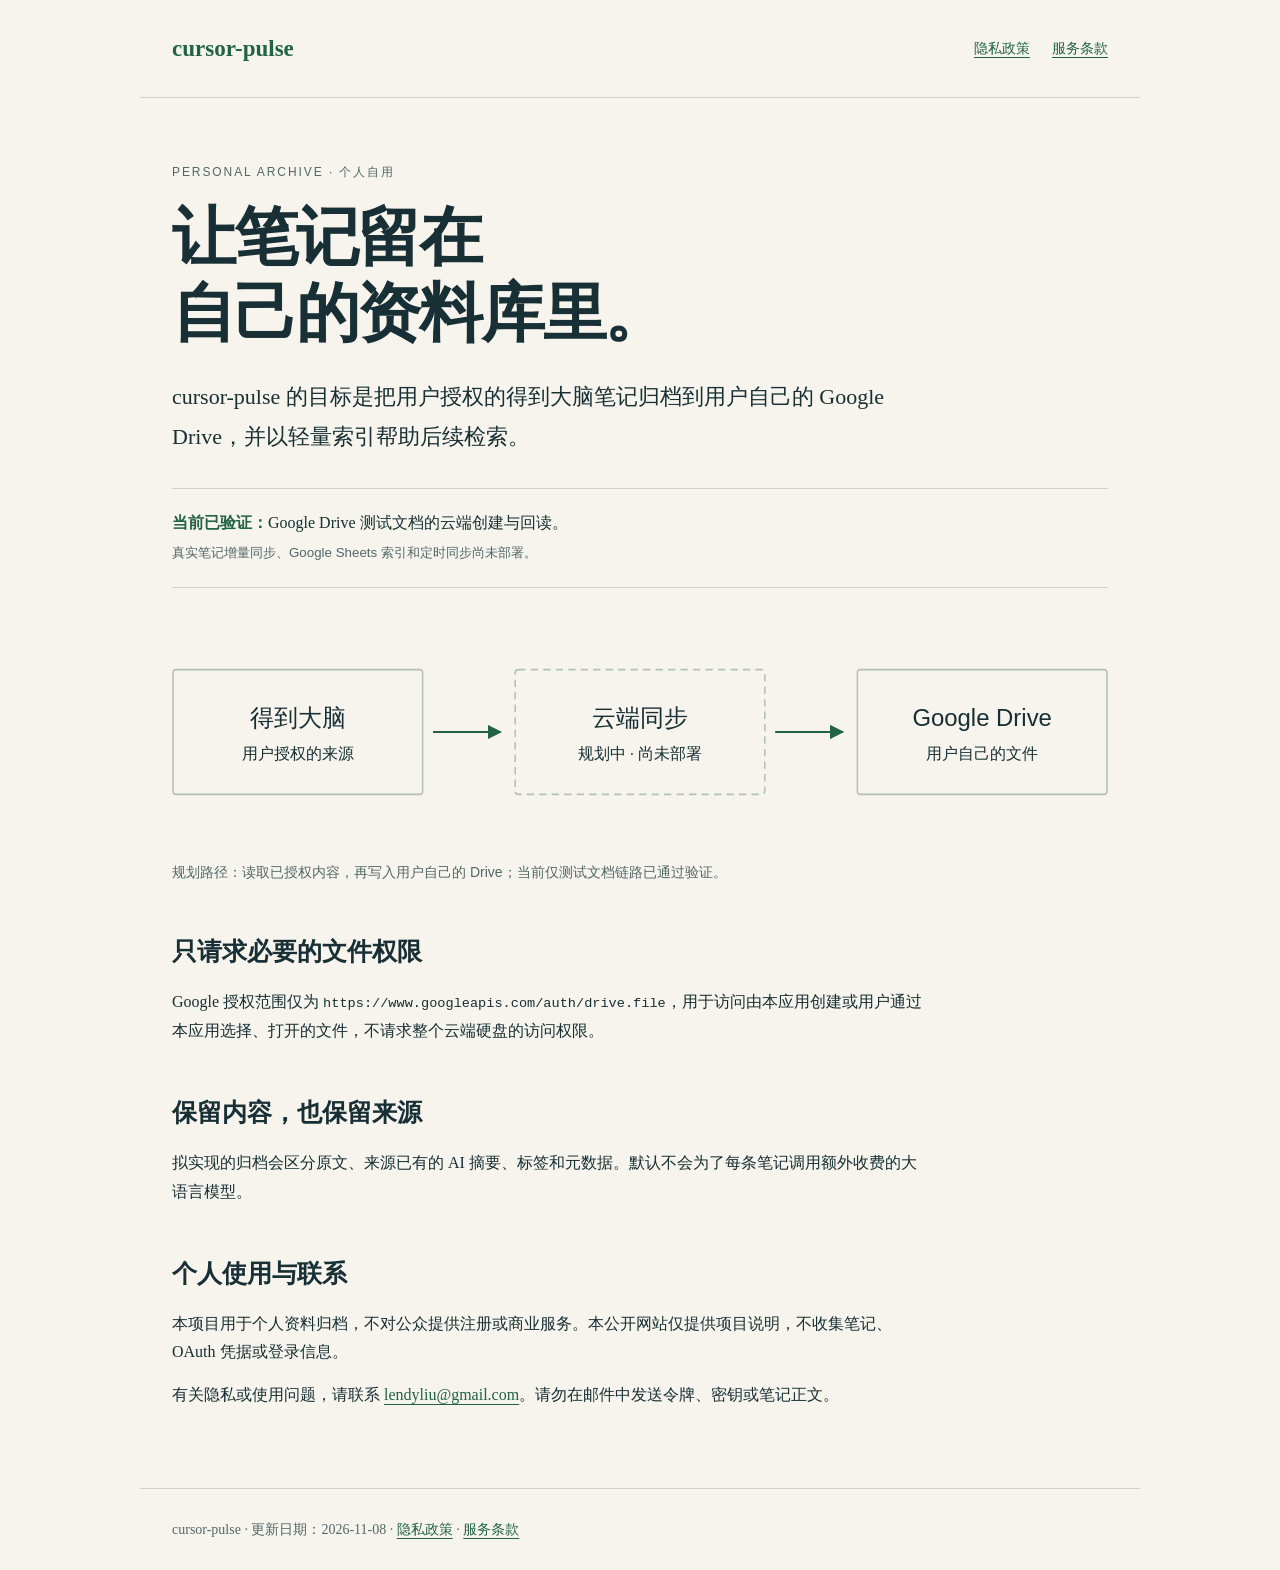
==== index.html @ 765155d9 "Publish personal-use application information and privacy pages" ====
<!doctype html>
<html lang="zh-CN"><head><meta charset="utf-8"><meta name="viewport" content="width=device-width,initial-scale=1"><title>cursor-pulse · 个人笔记归档</title><meta name="description" content="cursor-pulse 是个人自用的笔记归档项目，目标是将已授权的得到大脑笔记保存到用户自己的 Google Drive。"><link rel="stylesheet" href="style.css"></head><body>
<header><a href="./">cursor-pulse</a><nav aria-label="主导航"><a href="privacy.html">隐私政策</a><a href="terms.html">服务条款</a></nav></header>
<main><div class="eyebrow">Personal archive · 个人自用</div><h1>让笔记留在<br>自己的资料库里。</h1><p class="lead">cursor-pulse 的目标是把用户授权的得到大脑笔记归档到用户自己的 Google Drive，并以轻量索引帮助后续检索。</p>
<div class="status"><strong>当前已验证：</strong>Google Drive 测试文档的云端创建与回读。<br><small>真实笔记增量同步、Google Sheets 索引和定时同步尚未部署。</small></div>
<figure><svg viewBox="0 0 900 210" role="img" aria-labelledby="flow-title flow-desc"><title id="flow-title">规划中的归档路径</title><desc id="flow-desc">用户授权的得到大脑笔记，经云端同步处理后保存到用户自己的 Google Drive。真实笔记同步仍待实现。</desc><defs><marker id="arrow" viewBox="0 0 10 10" refX="9" refY="5" markerWidth="7" markerHeight="7" orient="auto"><path d="M0 0 10 5 0 10Z" fill="#226247"/></marker></defs><g fill="none" stroke="#b2c2b5" stroke-width="1.5"><rect x="1" y="40" width="240" height="120" rx="3"/><rect x="330" y="40" width="240" height="120" rx="3" stroke-dasharray="7 5"/><rect x="659" y="40" width="240" height="120" rx="3"/></g><g stroke="#226247" stroke-width="2" marker-end="url(#arrow)"><path d="M251 100H316"/><path d="M580 100H645"/></g><g fill="#172f35" font-family="'PingFang SC',sans-serif" text-anchor="middle"><text x="121" y="94" font-size="23">得到大脑</text><text x="121" y="126" font-size="15">用户授权的来源</text><text x="450" y="94" font-size="23">云端同步</text><text x="450" y="126" font-size="15">规划中 · 尚未部署</text><text x="779" y="94" font-size="23">Google Drive</text><text x="779" y="126" font-size="15">用户自己的文件</text></g></svg><figcaption>规划路径：读取已授权内容，再写入用户自己的 Drive；当前仅测试文档链路已通过验证。</figcaption></figure>
<h2>只请求必要的文件权限</h2><p>Google 授权范围仅为 <code>https://www.googleapis.com/auth/drive.file</code>，用于访问由本应用创建或用户通过本应用选择、打开的文件，不请求整个云端硬盘的访问权限。</p>
<h2>保留内容，也保留来源</h2><p>拟实现的归档会区分原文、来源已有的 AI 摘要、标签和元数据。默认不会为了每条笔记调用额外收费的大语言模型。</p>
<h2>个人使用与联系</h2><p>本项目用于个人资料归档，不对公众提供注册或商业服务。本公开网站仅提供项目说明，不收集笔记、OAuth 凭据或登录信息。</p><p>有关隐私或使用问题，请联系 <a href="mailto:lendyliu@gmail.com">lendyliu@gmail.com</a>。请勿在邮件中发送令牌、密钥或笔记正文。</p>
</main><footer>cursor-pulse · 更新日期：2026-11-08 · <a href="privacy.html">隐私政策</a> · <a href="terms.html">服务条款</a></footer></body></html>
---- style.css ----
:root{color-scheme:light;--paper:#f6f4ec;--ink:#172f35;--muted:#52676b;--line:#cbd4cb;--green:#226247}*{box-sizing:border-box}body{margin:0;background:var(--paper);color:var(--ink);font-family:'Iowan Old Style','Palatino Linotype','Songti SC',serif;line-height:1.8}a{color:var(--green);text-underline-offset:4px}header,main,footer{max-width:1000px;margin:auto;padding:28px 32px}header{display:flex;justify-content:space-between;align-items:center;border-bottom:1px solid var(--line);gap:20px}header>a{font-size:23px;font-weight:bold;text-decoration:none}nav{display:flex;gap:22px;font-family:'Avenir Next','PingFang SC',sans-serif;font-size:14px}main{padding-top:64px;padding-bottom:64px}h1{font-size:clamp(36px,6vw,64px);line-height:1.18;letter-spacing:-.035em;max-width:800px;margin:16px 0 26px}h2{font-size:25px;margin:44px 0 12px}p,li{max-width:760px}p{margin:14px 0}small,.eyebrow,figcaption{font-family:'Avenir Next','PingFang SC',sans-serif;color:var(--muted)}.eyebrow{font-size:12px;letter-spacing:.16em;text-transform:uppercase}.lead{font-size:22px;max-width:780px}.status{border-top:1px solid var(--line);border-bottom:1px solid var(--line);padding:20px 0;margin:32px 0}.status strong{color:var(--green)}figure{margin:40px 0}svg{width:100%;height:auto;display:block}figcaption{font-size:14px;margin-top:14px}.prose h1{font-size:44px}.prose{max-width:850px}code{font-family:'SFMono-Regular',Consolas,monospace;font-size:.85em;overflow-wrap:anywhere}footer{border-top:1px solid var(--line);font-size:14px;color:var(--muted)}a:focus-visible{outline:3px solid var(--green);outline-offset:5px}@media(max-width:600px){header,main,footer{padding-left:22px;padding-right:22px}header{align-items:flex-start;flex-direction:column;gap:10px}nav{gap:16px;flex-wrap:wrap}main{padding-top:40px}.lead{font-size:19px}.prose h1{font-size:35px}}
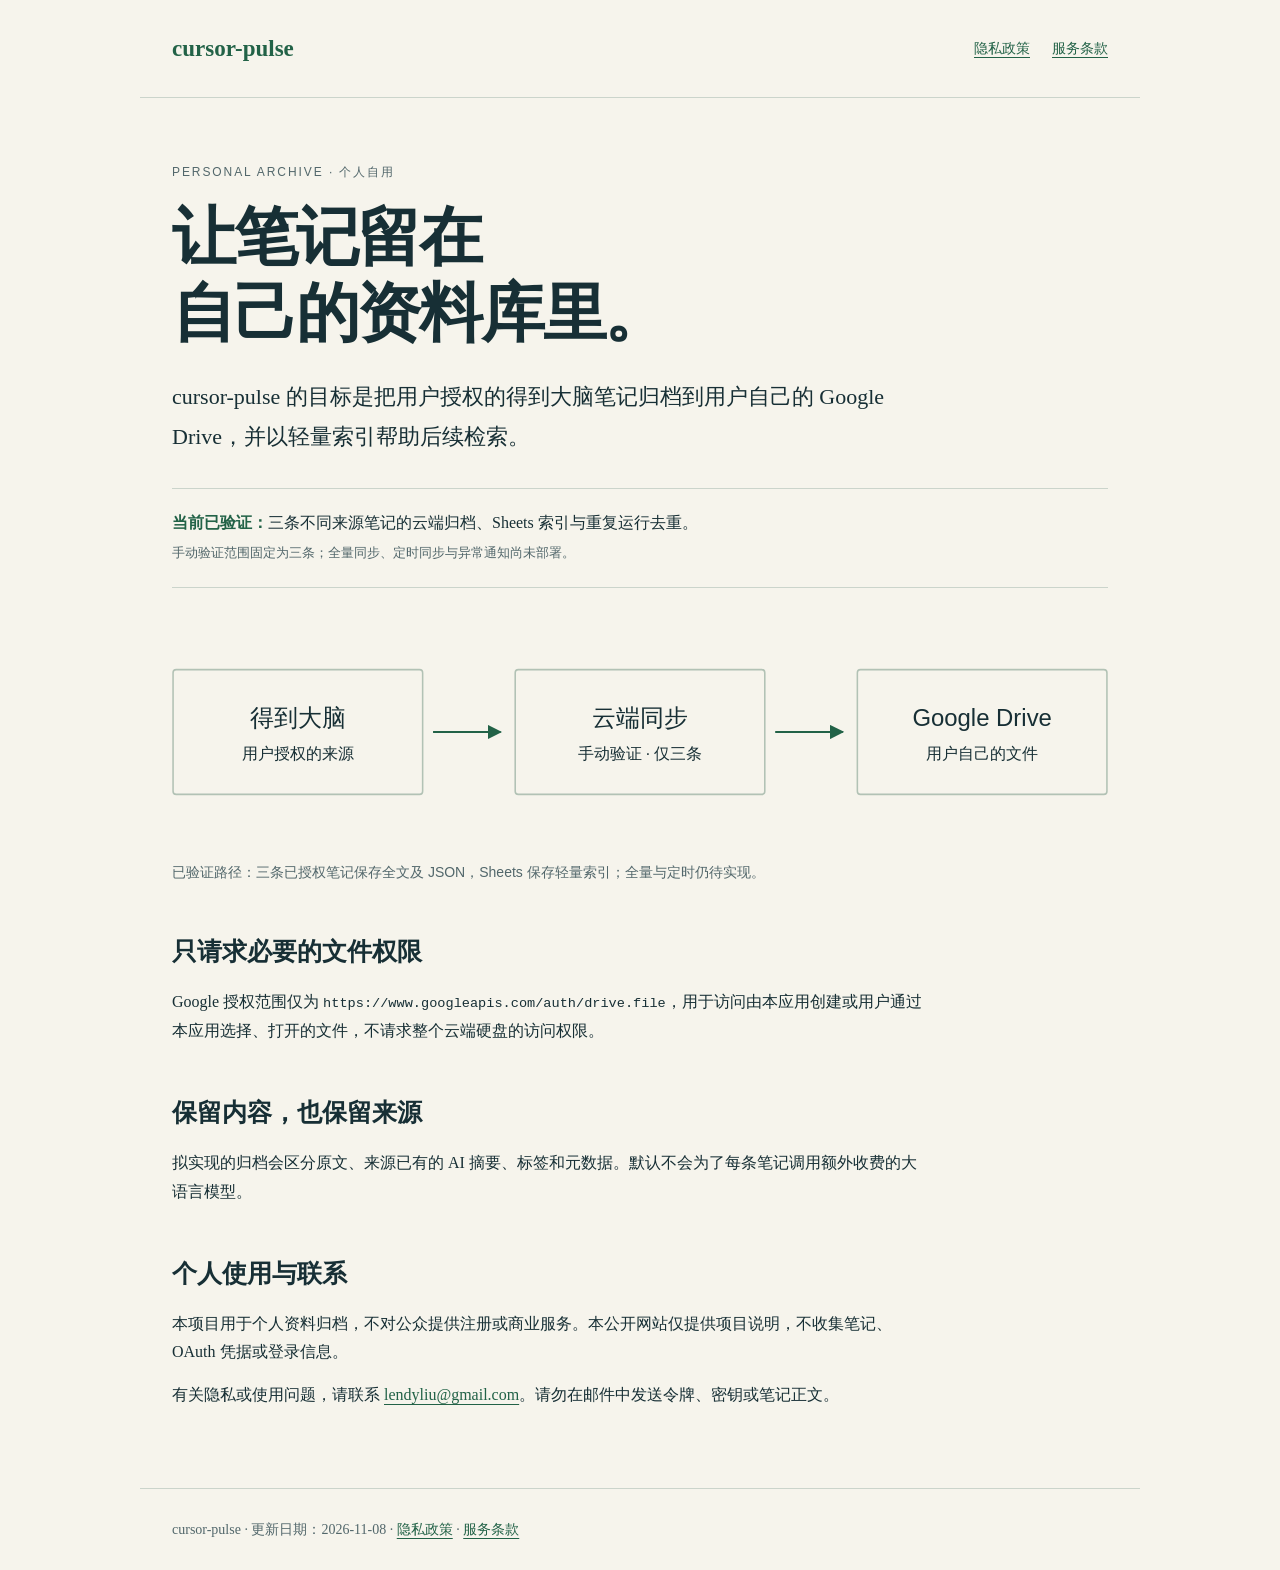
==== commit 6056c6e3: "Reflect verified three-note manual pilot and data handling" ====
--- a/index.html
+++ b/index.html
@@ -2,8 +2,8 @@
 <html lang="zh-CN"><head><meta charset="utf-8"><meta name="viewport" content="width=device-width,initial-scale=1"><title>cursor-pulse · 个人笔记归档</title><meta name="description" content="cursor-pulse 是个人自用的笔记归档项目，目标是将已授权的得到大脑笔记保存到用户自己的 Google Drive。"><link rel="stylesheet" href="style.css"></head><body>
 <header><a href="./">cursor-pulse</a><nav aria-label="主导航"><a href="privacy.html">隐私政策</a><a href="terms.html">服务条款</a></nav></header>
 <main><div class="eyebrow">Personal archive · 个人自用</div><h1>让笔记留在<br>自己的资料库里。</h1><p class="lead">cursor-pulse 的目标是把用户授权的得到大脑笔记归档到用户自己的 Google Drive，并以轻量索引帮助后续检索。</p>
-<div class="status"><strong>当前已验证：</strong>Google Drive 测试文档的云端创建与回读。<br><small>真实笔记增量同步、Google Sheets 索引和定时同步尚未部署。</small></div>
-<figure><svg viewBox="0 0 900 210" role="img" aria-labelledby="flow-title flow-desc"><title id="flow-title">规划中的归档路径</title><desc id="flow-desc">用户授权的得到大脑笔记，经云端同步处理后保存到用户自己的 Google Drive。真实笔记同步仍待实现。</desc><defs><marker id="arrow" viewBox="0 0 10 10" refX="9" refY="5" markerWidth="7" markerHeight="7" orient="auto"><path d="M0 0 10 5 0 10Z" fill="#226247"/></marker></defs><g fill="none" stroke="#b2c2b5" stroke-width="1.5"><rect x="1" y="40" width="240" height="120" rx="3"/><rect x="330" y="40" width="240" height="120" rx="3" stroke-dasharray="7 5"/><rect x="659" y="40" width="240" height="120" rx="3"/></g><g stroke="#226247" stroke-width="2" marker-end="url(#arrow)"><path d="M251 100H316"/><path d="M580 100H645"/></g><g fill="#172f35" font-family="'PingFang SC',sans-serif" text-anchor="middle"><text x="121" y="94" font-size="23">得到大脑</text><text x="121" y="126" font-size="15">用户授权的来源</text><text x="450" y="94" font-size="23">云端同步</text><text x="450" y="126" font-size="15">规划中 · 尚未部署</text><text x="779" y="94" font-size="23">Google Drive</text><text x="779" y="126" font-size="15">用户自己的文件</text></g></svg><figcaption>规划路径：读取已授权内容，再写入用户自己的 Drive；当前仅测试文档链路已通过验证。</figcaption></figure>
+<div class="status"><strong>当前已验证：</strong>三条不同来源笔记的云端归档、Sheets 索引与重复运行去重。<br><small>手动验证范围固定为三条；全量同步、定时同步与异常通知尚未部署。</small></div>
+<figure><svg viewBox="0 0 900 210" role="img" aria-labelledby="flow-title flow-desc"><title id="flow-title">三条样本已验证的归档路径</title><desc id="flow-desc">用户授权的得到大脑笔记，经手动云端同步处理后保存到用户自己的 Google Drive。当前限定三条样本。</desc><defs><marker id="arrow" viewBox="0 0 10 10" refX="9" refY="5" markerWidth="7" markerHeight="7" orient="auto"><path d="M0 0 10 5 0 10Z" fill="#226247"/></marker></defs><g fill="none" stroke="#b2c2b5" stroke-width="1.5"><rect x="1" y="40" width="240" height="120" rx="3"/><rect x="330" y="40" width="240" height="120" rx="3"/><rect x="659" y="40" width="240" height="120" rx="3"/></g><g stroke="#226247" stroke-width="2" marker-end="url(#arrow)"><path d="M251 100H316"/><path d="M580 100H645"/></g><g fill="#172f35" font-family="'PingFang SC',sans-serif" text-anchor="middle"><text x="121" y="94" font-size="23">得到大脑</text><text x="121" y="126" font-size="15">用户授权的来源</text><text x="450" y="94" font-size="23">云端同步</text><text x="450" y="126" font-size="15">手动验证 · 仅三条</text><text x="779" y="94" font-size="23">Google Drive</text><text x="779" y="126" font-size="15">用户自己的文件</text></g></svg><figcaption>已验证路径：三条已授权笔记保存全文及 JSON，Sheets 保存轻量索引；全量与定时仍待实现。</figcaption></figure>
 <h2>只请求必要的文件权限</h2><p>Google 授权范围仅为 <code>https://www.googleapis.com/auth/drive.file</code>，用于访问由本应用创建或用户通过本应用选择、打开的文件，不请求整个云端硬盘的访问权限。</p>
 <h2>保留内容，也保留来源</h2><p>拟实现的归档会区分原文、来源已有的 AI 摘要、标签和元数据。默认不会为了每条笔记调用额外收费的大语言模型。</p>
 <h2>个人使用与联系</h2><p>本项目用于个人资料归档，不对公众提供注册或商业服务。本公开网站仅提供项目说明，不收集笔记、OAuth 凭据或登录信息。</p><p>有关隐私或使用问题，请联系 <a href="mailto:lendyliu@gmail.com">lendyliu@gmail.com</a>。请勿在邮件中发送令牌、密钥或笔记正文。</p>
